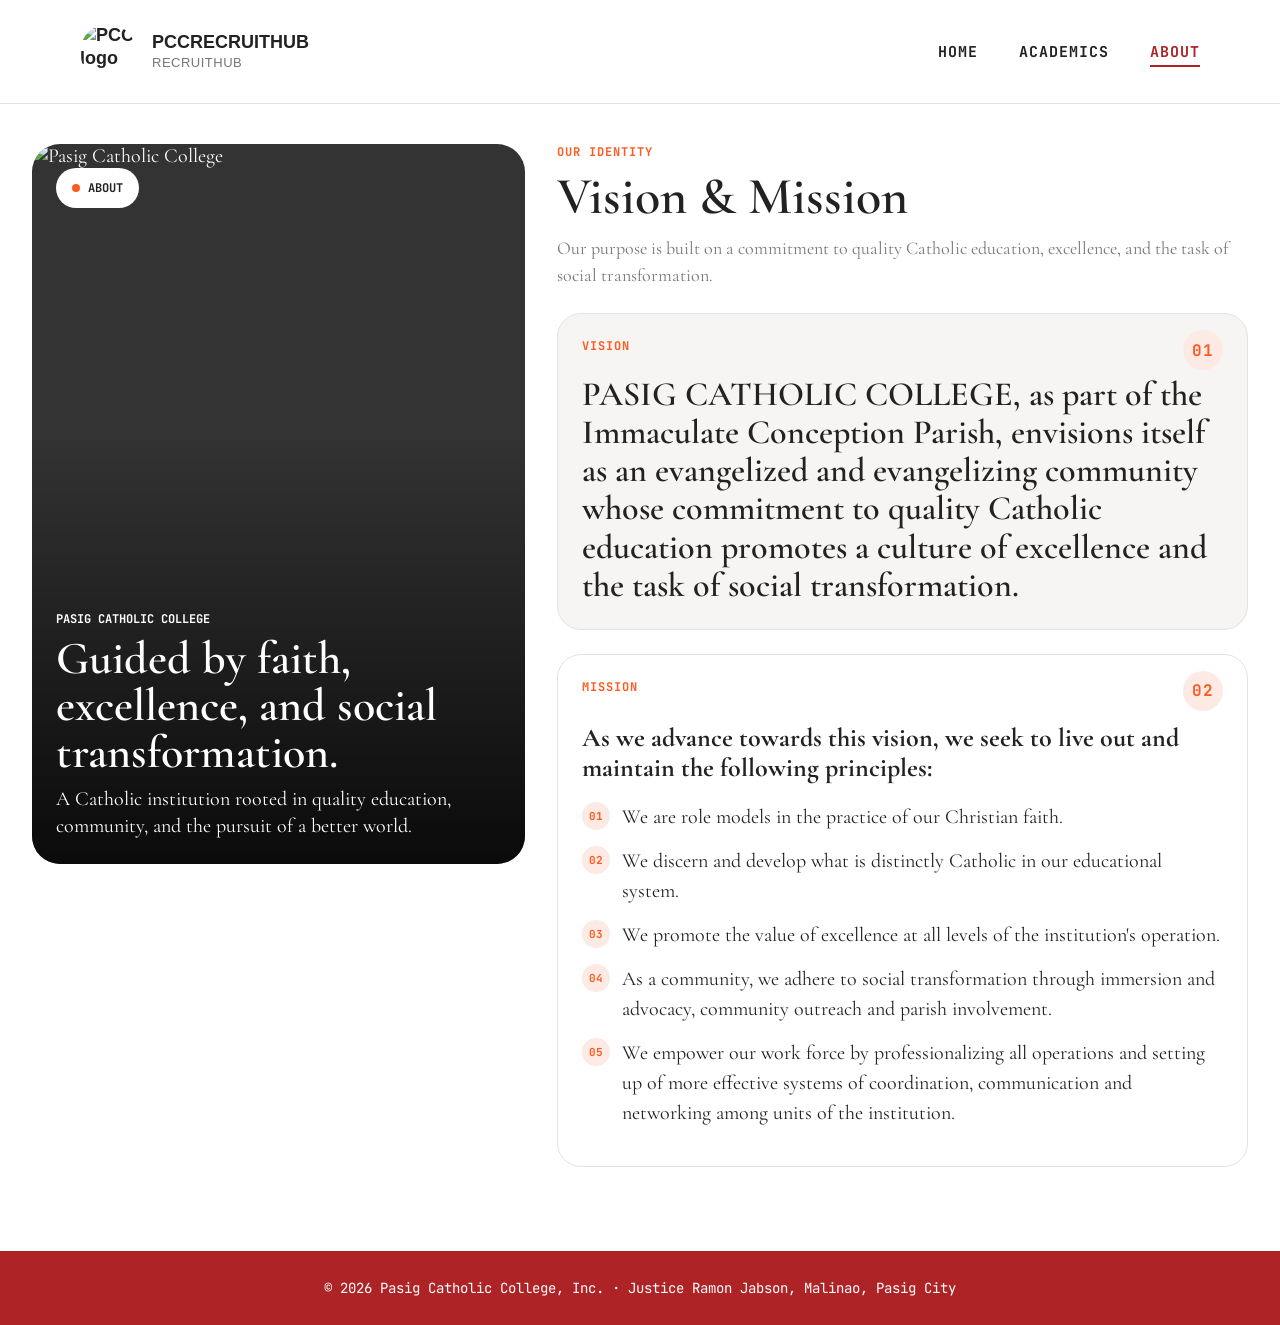
==== about.html @ ea6cbab3 "Add files via upload" ====
<!DOCTYPE html>
<html lang="en">
<head>
  <meta charset="UTF-8">
  <meta name="viewport" content="width=device-width, initial-scale=1">
  <title>About | PCC RecruitHub</title>
  <link rel="preconnect" href="https://fonts.googleapis.com">
  <link rel="preconnect" href="https://fonts.gstatic.com" crossorigin>
  <link href="https://fonts.googleapis.com/css2?family=Cormorant+Garamond:wght@400;500;600;700&family=JetBrains+Mono:wght@400;700&display=swap" rel="stylesheet">
  <link rel="stylesheet" href="style.css">
</head>
<body class="page-about">

  <!-- ===== NAVBAR (same on every page) ===== -->
  <header class="navbar">
    <a class="brand" href="index.html">
      <img class="logo" src="images/logo_again.png" alt="PCC logo">
      <span class="brand-name">PCC<br>RECRUITHUB</span>
    </a>
    <nav>
      <ul class="menu">
        <li class="has-submenu">
          <a href="index.html">Home <span class="arrow">▾</span></a>
          <ul class="submenu">
            <li><a href="index.html">Overview</a></li>
            <li><a href="openings.html">Job Openings</a></li>
          </ul>
        </li>
        <li class="has-submenu">
          <a href="academics.html">Academics <span class="arrow">▾</span></a>
          <ul class="submenu">
            <li><a href="academics.html">Academic Excellence</a></li>
          </ul>
        </li>
        <li class="has-submenu">
          <a class="current" href="about.html">About <span class="arrow">▾</span></a>
          <ul class="submenu">
            <li><a href="about.html">Vision &amp; Mission</a></li>
          </ul>
        </li>
      </ul>
    </nav>
  </header>

  <main>

    <section class="about">
      <figure class="about-photo">
        <!-- PUT YOUR SCHOOL PHOTO HERE (images/about-school.jpg) -->
        <img src="images/vis.png" alt="Pasig Catholic College">
        <span class="tag"><span class="dot"></span>About</span>
        <figcaption>
          <span class="small-mono">Pasig Catholic College</span>
          <span class="photo-title">Guided by faith, excellence, and social transformation.</span>
          <span class="photo-sub">A Catholic institution rooted in quality education, community, and the pursuit of a better world.</span>
        </figcaption>
      </figure>

      <section class="about-text">
        <p class="orange-label">Our Identity</p>
        <h2>Vision &amp; Mission</h2>
        <p class="muted">Our purpose is built on a commitment to quality Catholic education, excellence, and the task of social transformation.</p>

        <article class="box grey">
          <p class="orange-label">Vision <span class="num">01</span></p>
          <p class="big-quote">
            PASIG CATHOLIC COLLEGE, as part of the Immaculate Conception Parish,
            envisions itself as an evangelized and evangelizing community whose
            commitment to quality Catholic education promotes a culture of
            excellence and the task of social transformation.
          </p>
        </article>

        <article class="box">
          <p class="orange-label">Mission <span class="num">02</span></p>
          <p class="mission-title">As we advance towards this vision, we seek to live out and maintain the following principles:</p>
          <ol class="mission-list">
            <li>We are role models in the practice of our Christian faith.</li>
            <li>We discern and develop what is distinctly Catholic in our educational system.</li>
            <li>We promote the value of excellence at all levels of the institution's operation.</li>
            <li>As a community, we adhere to social transformation through immersion and advocacy, community outreach and parish involvement.</li>
            <li>We empower our work force by professionalizing all operations and setting up of more effective systems of coordination, communication and networking among units of the institution.</li>
          </ol>
        </article>
      </section>
    </section>
  </main>

  <footer class="footer">
    <p>© 2026 Pasig Catholic College, Inc. · Justice Ramon Jabson, Malinao, Pasig City</p>
  </footer>

  <script src="script.js"></script>
</body>
</html>
---- style.css ----
/* ===== BASIC SETUP ===== */
:root {
  --red: #ae2426;
  --dark-red: #7a1214;
  --cream: #f7f5f3;
  --ink: #222;
  --gray: #777;
  --orange: #ff5a1f;
  --pink: #fdeae4;
  --line: #e6e2de;
  --serif: "Cormorant Garamond", Georgia, serif;
  --mono: "JetBrains Mono", monospace;
}

* { box-sizing: border-box; margin: 0; padding: 0; }
html { scroll-behavior: smooth; scroll-padding-top: 90px; }

body { font-family: var(--serif); font-size: 20px; color: var(--ink); background: white; }
body.home { --serif: "Source Serif 4", Georgia, serif; }

a { color: inherit; text-decoration: none; }
ul, ol { list-style: none; }
h1, h2, h3 { font-family: var(--serif); }

/* ===== NAVBAR ===== */
.navbar {
  position: sticky; top: 0; z-index: 10;
  height: 88px; padding: 0 80px;
  background: var(--red); color: white;
  display: flex; align-items: center; justify-content: space-between;
  font-family: var(--mono);
}
.brand { display: flex; align-items: center; gap: 12px; font-weight: 700; font-size: 18px; letter-spacing: 1.5px; line-height: 1.55; }
.logo { width: 40px; height: 40px; border-radius: 50%; object-fit: cover; }

.menu { display: flex; gap: 52px; }
.menu > li { position: relative; }
.menu > li > a {
  display: flex; align-items: center; gap: 8px;
  font-weight: 700; font-size: 22px; letter-spacing: 2px; text-transform: uppercase;
  padding: 10px 0; border-radius: 30px;
}

/* bold chevron drawn with CSS (replaces the ▾ character) */
.arrow { font-size: 0; display: inline-block; width: 18px; height: 18px; background: currentColor;
  -webkit-mask: url("data:image/svg+xml,%3Csvg xmlns='http://www.w3.org/2000/svg' viewBox='0 0 24 24' fill='none' stroke='black' stroke-width='4.5' stroke-linecap='round' stroke-linejoin='round'%3E%3Cpath d='M4 8l8 8 8-8'/%3E%3C/svg%3E") center / contain no-repeat;
          mask: url("data:image/svg+xml,%3Csvg xmlns='http://www.w3.org/2000/svg' viewBox='0 0 24 24' fill='none' stroke='black' stroke-width='4.5' stroke-linecap='round' stroke-linejoin='round'%3E%3Cpath d='M4 8l8 8 8-8'/%3E%3C/svg%3E") center / contain no-repeat; }

.submenu {
  display: none; position: absolute; top: 100%; right: 0; min-width: 220px;
  background: white; color: var(--ink); border-radius: 12px;
  box-shadow: 0 8px 24px rgba(0,0,0,.2); overflow: hidden;
}
.has-submenu:hover .submenu, .has-submenu:focus-within .submenu { display: block; }
.submenu a { display: block; padding: 14px 20px; font-size: 16px; letter-spacing: 0; }
.submenu a:hover { background: var(--cream); color: var(--red); }

/* HEADER: same look on every page (as on the home page) */
.navbar { height: 104px; }
.brand { gap: 16px; font-family: Inter, Arial, sans-serif; font-size: 18px; letter-spacing: 0; line-height: 1.3; }
.brand-name { font-weight: 700; }
.logo { width: 56px; height: 56px; }
.brand-name br { display: none; }
.brand-name::after { content: "RECRUITHUB"; display: block; font-size: 13px; font-weight: 400; letter-spacing: .5px; opacity: .8; }
.menu { gap: 41px; }
.menu > li > a { font-size: 15px; letter-spacing: 1px; padding: 0; }
.arrow { display: none; }
.submenu { top: calc(100% + 12px); }
.menu > li > a.current { text-decoration: underline; text-underline-offset: 8px; text-decoration-thickness: 2px; }

/* HOME only: transparent bar floating over the photo */
body.home .navbar { position: absolute; left: 0; right: 0; top: 0; background: transparent; }
body.home .menu > li > a.current { text-decoration: none; }

/* INNER PAGES: light header, dark text, red accents */
body:not(.home) .navbar { background: rgba(255,255,255,.92); -webkit-backdrop-filter: blur(8px); backdrop-filter: blur(8px); color: var(--ink); border-bottom: 1px solid var(--line); }
body:not(.home) .brand-name::after { color: var(--gray); opacity: 1; }
body:not(.home) .menu > li > a:hover,
body:not(.home) .menu > li > a.current { color: var(--red); }
body:not(.home) .menu > li > a.current { text-decoration-color: var(--red); }
body:not(.home) .submenu { border: 1px solid var(--line); }

/* ===== BUTTONS ===== */
.apply-btn {
  display: block; background: var(--red); color: white; text-align: center;
  font-family: var(--mono); font-weight: 700; font-size: 20px; letter-spacing: 2px; text-transform: uppercase;
  padding: 20px; border-radius: 8px; margin-top: 28px;
}
.apply-btn:hover { background: var(--dark-red); }
.apply-btn.round {
  display: inline-flex; align-items: center; gap: 14px;
  border-radius: 40px; padding: 22px 34px; font-size: 22px; margin: 0;
  box-shadow: 0 8px 20px rgba(0,0,0,.35);
}
.apply-btn svg { width: 22px; height: 22px; }

/* ===== HERO ===== */
.hero { position: relative; overflow: hidden; padding: 177px 80px 60px; height: 720px; color: white; background: #2a3342; }
.hero-bg { position: absolute; inset: 0; width: 100%; height: 100%; object-fit: cover; }
.hero::before { content: ""; position: absolute; inset: 0; z-index: 1;
  background: linear-gradient(to bottom, rgba(10,18,30,.7), rgba(10,18,30,.35) 55%, rgba(10,18,30,.55)); }
.hero > *:not(.hero-bg) { position: relative; z-index: 2; }

.badge {
  display: inline-block; font-family: var(--mono); font-size: 13px; font-weight: 700; letter-spacing: 1px;
  text-transform: uppercase; border: 1px solid rgba(255,255,255,.5); background: rgba(255,255,255,.12);
  padding: 8px 16px; border-radius: 30px;
}
.hero h1 { font-family: var(--mono); font-size: 64px; line-height: 1.25; max-width: 700px; margin: 30px 0 32px; text-shadow: 0 2px 12px rgba(0,0,0,.35); }
.hero-text { max-width: 620px; line-height: 1.45; font-size: 22px; font-family: var(--serif); }
.hero .apply-btn { position: absolute !important; right: 80px; bottom: 80px; }

/* ===== PLATFORM + FEATURES ===== */
.platform { background: var(--cream); padding: 104px 80px 120px; }
.label { font-family: var(--mono); font-size: 14px; font-weight: 700; letter-spacing: 1px; color: var(--red); text-transform: uppercase; }
.platform h2 { font-size: 52px; font-weight: 700; line-height: 1.15; margin: 24px 0 18px; }
.lead { color: var(--gray); font-size: 24px; line-height: 1.35; max-width: 1280px; }
.features-label { margin-top: 80px; }

.cards { display: grid; grid-template-columns: repeat(3, 1fr); gap: 32px; margin-top: 40px; }
.card { background: white; border: 1px solid var(--line); border-radius: 20px; padding: 31px; }
.icon {
  display: flex; align-items: center; justify-content: center;
  width: 48px; height: 48px; background: var(--pink); border-radius: 12px; margin-bottom: 24px; color: var(--red);
}
.icon svg { width: 24px; height: 24px; }
.card h3 { font-size: 26px; font-weight: 600; margin-bottom: 8px; }
.card p { color: var(--gray); font-size: 18px; line-height: 1.35; }

/* ===== CAROUSEL ===== */
.carousel { padding: 60px 80px; }
.slide { display: none; grid-template-columns: 1.55fr 1fr; gap: 80px; align-items: center; }
.slide.active { display: grid; }

.poster { position: relative; height: 816px; border-radius: 24px; overflow: hidden; background: #eee; }
.poster img { width: 100%; height: 100%; object-fit: cover; display: block; }

.arrow-btn {
  position: absolute; top: 50%; transform: translateY(-50%);
  width: 64px; height: 64px; border-radius: 50%;
  border: 2px solid var(--red); background: var(--red); color: white;
  font-size: 0; cursor: pointer; z-index: 2;
  display: flex; align-items: center; justify-content: center;
}
.arrow-btn::after { content: ""; width: 36px; height: 36px; background: currentColor;
  -webkit-mask: var(--arrow) center / contain no-repeat; mask: var(--arrow) center / contain no-repeat; }
.prev { left: 24px; --arrow: url("data:image/svg+xml,%3Csvg xmlns='http://www.w3.org/2000/svg' viewBox='0 0 24 24' fill='none' stroke='black' stroke-width='1.6' stroke-linecap='round' stroke-linejoin='round'%3E%3Cpath d='M20 12H4M10 6l-6 6 6 6'/%3E%3C/svg%3E"); }
.next { right: 24px; --arrow: url("data:image/svg+xml,%3Csvg xmlns='http://www.w3.org/2000/svg' viewBox='0 0 24 24' fill='none' stroke='black' stroke-width='1.6' stroke-linecap='round' stroke-linejoin='round'%3E%3Cpath d='M4 12h16M14 6l6 6-6 6'/%3E%3C/svg%3E"); }
.arrow-btn:hover { background: white; color: var(--red); }

.info h2 { font-size: 52px; font-weight: 600; line-height: 1.25; margin-bottom: 36px; }
.info p { font-size: 20px; line-height: 1.6; margin-bottom: 32px; }
.info .contact { display: flex; align-items: center; gap: 16px; font-weight: 700; font-size: 18px; line-height: 1.3; margin: 8px 0 22px; }
.info .contact::before { content: ""; flex: none; width: 28px; height: 28px; background: currentColor;
  -webkit-mask: var(--ico) center / contain no-repeat; mask: var(--ico) center / contain no-repeat; }
.contact.mail { --ico: url("data:image/svg+xml,%3Csvg xmlns='http://www.w3.org/2000/svg' viewBox='0 0 24 24'%3E%3Cpath d='M3 8a3 3 0 013-3h7.1a4 4 0 107.9 1.1V16a3 3 0 01-3 3H6a3 3 0 01-3-3V8zm2.5 1l6.5 4.6L16.4 10.5a4 4 0 01-.9-1.5L12 11.5 7.1 8.2 5.5 9z'/%3E%3Ccircle cx='19' cy='5' r='3'/%3E%3C/svg%3E"); }
.contact.phone { --ico: url("data:image/svg+xml,%3Csvg xmlns='http://www.w3.org/2000/svg' viewBox='0 0 24 24' fill='none' stroke='black' stroke-width='1.6' stroke-linecap='round' stroke-linejoin='round'%3E%3Cpath d='M5 3h3.5l1.8 4.5-2.2 1.4a11 11 0 006.9 6.9l1.4-2.2L21 15.5V19a2 2 0 01-2 2A16 16 0 013 5a2 2 0 012-2z'/%3E%3C/svg%3E"); }

/* ===== ABOUT ===== */
.about { display: grid; grid-template-columns: 1fr 1.4fr; gap: 32px; align-items: start; padding: 40px 32px 60px; }
.about-photo { position: relative; height: 720px; border-radius: 28px; overflow: hidden; display: flex; align-items: flex-end; color: white; background: #333; }
.about-photo img { position: absolute; inset: 0; width: 100%; height: 100%; object-fit: cover; }
.about-photo::after { content: ""; position: absolute; inset: 0; background: linear-gradient(to top, rgba(0,0,0,.8), rgba(0,0,0,0) 60%); }
.about-photo .tag, .about-photo figcaption { z-index: 2; }
.tag {
  position: absolute; top: 24px; left: 24px; display: flex; align-items: center; gap: 8px;
  background: white; color: var(--ink); font-family: var(--mono); font-size: 12px; font-weight: 700;
  text-transform: uppercase; padding: 12px 16px; border-radius: 30px;
}
.tag .dot { width: 8px; height: 8px; border-radius: 50%; background: var(--orange); }
figcaption { position: relative; padding: 24px; }
.small-mono { display: block; font-family: var(--mono); font-size: 12px; font-weight: 700; text-transform: uppercase; margin-bottom: 8px; }
.photo-title { display: block; font-size: 46px; font-weight: 600; line-height: 1.02; margin-bottom: 10px; }
.photo-sub { display: block; font-size: 20px; line-height: 1.35; }

.orange-label { font-family: var(--mono); font-size: 12px; font-weight: 700; letter-spacing: 1px; color: var(--orange); text-transform: uppercase; }
.about-text h2 { font-size: 52px; font-weight: 600; line-height: 1.1; margin: 8px 0 10px; }
.muted { color: var(--gray); font-size: 18px; line-height: 1.5; margin-bottom: 24px; }

.box { border: 1px solid var(--line); border-radius: 24px; padding: 24px; margin-bottom: 24px; }
.box.grey { background: var(--cream); }
.num {
  float: right; display: flex; align-items: center; justify-content: center;
  width: 40px; height: 40px; margin: -8px 0 0; background: var(--pink); border-radius: 50%;
  font-size: 16px; letter-spacing: 1px;
}
.big-quote { font-size: 34px; font-weight: 600; line-height: 1.12; margin-top: 22px; }
.mission-title { font-size: 26px; font-weight: 700; line-height: 1.15; margin: 28px 0 20px; }

.mission-list { counter-reset: step; }
.mission-list li { counter-increment: step; position: relative; padding-left: 40px; margin-bottom: 14px; font-size: 20px; line-height: 1.5; }
.mission-list li::before {
  content: "0" counter(step); position: absolute; left: 0; top: 0;
  display: flex; align-items: center; justify-content: center; width: 28px; height: 28px;
  background: var(--pink); color: var(--orange); border-radius: 50%;
  font-family: var(--mono); font-size: 11px; font-weight: 700;
}

/* ===== FOOTER ===== */
.footer { background: var(--red); color: white; text-align: center; padding: 28px; font-family: var(--mono); font-size: 14px; }

/* ===== PHONES AND TABLETS ===== */
@media (max-width: 900px) {
  .navbar, .hero, .platform, .carousel, .about { padding-left: 24px; padding-right: 24px; }
  .navbar { height: auto; padding-top: 14px; padding-bottom: 14px; flex-direction: column; gap: 10px; }
  body.home .navbar { position: relative; background: var(--red); height: auto; }
  .menu, body.home .menu { gap: 16px; }
  .menu > li > a, body.home .menu > li > a { font-size: 14px; letter-spacing: 1px; padding: 8px; }
  .hero { height: auto; min-height: 560px; padding-top: 80px; }
  .hero h1 { font-size: 36px; }
  .hero .apply-btn { position: static !important; margin-top: 30px; }
  .cards, .slide.active, .about { grid-template-columns: 1fr; }
  .slide { gap: 30px; }
  .poster, .about-photo { height: 460px; }
  .info h2, .platform h2 { font-size: 36px; }
}

* {
      margin: 0;
      padding: 0;
      box-sizing: border-box;
    }
    body {
      min-height: 100vh;
      height: auto;
      overflow-y: auto;
      overflow-x: hidden;
    }
    .login-wrapper {
      display: flex;
      min-height: 100vh;
      width: 100%;
    }
    .main-screen {
      font-family: 'Segoe UI', sans-serif;
      min-height: 100vh;
      width: 100%;
      background-image: url('crown_jewel.jpg');
      background-blend-mode: overlay;
      background-color: rgba(23, 23, 23, 0.5);
      background-size: cover;
      background-position: center;
      background-repeat: no-repeat;
      background-attachment: fixed;
      display: flex;
      flex-direction: column;
      justify-content: space-between;
      position: relative;
    }

    /* Top Navigation Bar */
    .home-top-nav {
      display: flex;
      justify-content: space-between;
      align-items: center;
      padding: 1.5rem 2rem;
      position: relative;
      z-index: 2;
    }

    .home-logo-group {
      display: flex;
      align-items: center;
      gap: 0.75rem;
    }

    .home-logo-icon {
      width: 60px;
      height: 60px;
      border-radius: 50%;
      object-fit: cover;
    }

    .home-logo-text {
      color: white;
      font-weight: 700;
      font-size: 0.9rem;
      line-height: 1.1;
    }

    .home-nav-links {
      display: flex;
      gap: 2.5rem;
    }

    .home-nav-link {
      color: white;
      text-decoration: none;
      font-size: 1rem;
      font-weight: 600;
      text-transform: uppercase;
      letter-spacing: 0.5px;
    }

    .home-nav-link:hover {
      text-decoration: underline;
    }
    .home-hero-content {
      position: relative;
      z-index: 2;
      flex: 1; /* takes available space */
      display: flex;
      flex-direction: column;
      justify-content: flex-end; /* aligns content to bottom */
      padding: 2rem 0;
    }

    .home-main-heading {
      font-family: 'Times New Roman', Times, serif;
      padding: 0 2.5rem 2rem; /* bottom padding adds space before white section */
      z-index: 1;
      text-align: left;
      font-size: 3rem;
      font-weight: 800;
      line-height: 1.3;
      color: white;
      /* Remove position: absolute and top: 50% — that's what pushes it to the middle! */
      position: relative;
      margin-top: auto; /* pushes it down just above the white part */
      margin-bottom: 0;
    }
    .home-bottom-section {
      background: white;
      padding: 2rem 2.5rem;
      position: relative;
      z-index: 2;
    }
    .home-description {
      font-size: 1.2rem;
      line-height: 1.6;
      color: #333;
      margin-bottom: 1.25rem;
    }
    .home-buttons-row {
      display: flex;
      gap: 1rem;
      justify-content: flex-end;
    }
    .home-apply-btn {
      background: #900;
      color: white;
      border: none;
      padding: 0.75rem 1.5rem;
      border-radius: 4px;
      font-weight: 700;
      font-size: 0.95rem;
      cursor: pointer;
      transition: background 0.2s;
    }
    .home-apply-btn:hover {
      background: #b00;
    }
    .left-bg {
      display: flex;
      width: 25%;
      background-image: url('entrance_pcc_copy.jpg');
      background-blend-mode: overlay;
      background-color: rgba(23, 23, 23, 0.5);
      background-size: cover;
      background-position: center;
      background-repeat: no-repeat;
      min-height: 100vh;
    }
    .right-overlay {
      display: flex;
      width: 75%;
      background-image: url('background_copy.jpg');
      background-size: cover;
      background-position: center;
      background-repeat: no-repeat;
      flex-direction: column;
      align-items: center;
      justify-content: center;
      padding: 2rem;
      min-height: 100vh;
    }
    .logo-img {
      width: 150px;
      height: 150px;
      border-radius: 50%;
      object-fit: cover;
      margin-bottom: 1rem;
    }
    .system-title {
      font-family: Arial, Helvetica, sans-serif;
      font-size: 1.8rem;
      font-weight: bold;
      margin-bottom: 2rem;
      color: #1a1a1a;
      letter-spacing: 1px;
    }
    .selection-screen {
      display: flex;
      flex-direction: column;
      align-items: center;
      width: 100%;
      animation: fadeIn 0.3s ease;
    }
    .button-box {
      background: #900;
      padding: 2rem;
      border-radius: 12px;
      display: flex;
      flex-direction: column;
      gap: 1.25rem;
      width: 100%;
      max-width: 320px;
    }
    .main-btn {
      padding: 1rem;
      border: none;
      border-radius: 6px;
      background: #e8e8e8;
      font-weight: 600;
      font-size: 1rem;
      cursor: pointer;
      transition: background 0.2s;
    }
    .main-btn:hover {
      background: #fff;
    }
    .admin-form-screen, .applicant-form-screen {
      font-family: Arial, Helvetica, sans-serif;
      display: none;
      flex-direction: column;
      align-items: center;
      width: 100%;
      max-width: 380px;
      animation: fadeIn 0.3s ease;
    }
    @keyframes fadeIn {
      from { opacity: 0; transform: translateY(8px); }
      to { opacity: 1; transform: translateY(0); }
    }
    .form-card {
      background: #922222;
      padding: 1.75rem;
      border-radius: 12px;
      color: white;
      width: 100%;
    }
    .form-title {
      font-family: Arial, Helvetica, sans-serif;
      font-size: 1rem;
      font-weight: normal;
      text-align: center;
      margin-bottom: 1.75rem;
      opacity: 0.9;
    }
    .form-label {
      display: block;
      margin: 1rem 0 0.4rem;
      font-size: 0.9rem;
    }
    .form-input {
      width: 100%;
      padding: 0.65rem 0.85rem;
      border: none;
      border-radius: 4px;
      font-size: 0.95rem;
    }
    .forgot-link {
      margin-top: 0.5rem;
      font-size: 0.8rem;
      text-align: right;
    }
    .forgot-link a {
      color: white;
      text-decoration: underline;
    }
    .button-row {
      display: flex;
      justify-content: flex-end;
      gap: 0.75rem;
      margin-top: 1.25rem;
    }
    .form-btn {
      padding: 0.5rem 1.25rem;
      border: none;
      border-radius: 4px;
      font-weight: 500;
      cursor: pointer;
    }
    .cancel-btn {
      background: #ddd;
      color: #333;
    }
    .login-btn {
      background: #eee;
      color: #111;
    }
    .signup-text {
      margin-top: 1.5rem;
      text-align: center;
      font-size: 0.75rem;
    }
    .signup-text a {
      color: white;
      font-weight: 600;
      text-decoration: underline;
    }
    .forgot-pass-screen {
      display: none;
      flex-direction: column;
      align-items: center;
      width: 100%;
      max-width: 380px;
      animation: fadeIn 0.3s ease;
    }
    .button-row-2 {
      display: flex;
      justify-content: center;
      gap: 1rem;
      margin-top: 1.25rem;
      width: 100%;
    }
    .back-btn {
      padding: 0.6rem 1.5rem;
      border: none;
      border-radius: 4px;
      background: #ddd;
      color: #333;
      font-weight: 500;
      cursor: pointer;
    }
    .reset-btn {
      padding: 0.6rem 1.5rem;
      border: none;
      border-radius: 4px;
      background: #eee;
      color: #111;
      font-weight: 500;
      cursor: pointer;
    }
    .change-pass-screen {
      display: none;
      flex-direction: column;
      align-items: center;
      width: 100%;
      max-width: 380px;
      animation: fadeIn 0.5s ease;
    }
    .applicant-page-container {
      display: none;
      min-height: 100vh;
      width: 100%;
      position: absolute;
      top: 0;
      left: 0;
      z-index: 10;
      overflow-y: auto;
    }
    .admin-page-container {
      display: none;
      min-height: 100vh;
      width: 100%;
      position: absolute;
      top: 0;
      left: 0;
      z-index: 10;
      overflow-y: auto;
    }
    .sidebar {
      width: 260px;
      background:linear-gradient(to bottom, #D13737 2%, #9D0606 98%);
      font-family: Arial, Helvetica, sans-serif;
      color: white;
      display: flex;
      flex-direction: column;
      padding: 1.5rem 0;
      position: fixed;
      left: 0;
      top: 0;
      bottom: 0;
      overflow-y: auto;
    }
    .sidebar-header {
      display: flex;
      align-items: center;
      gap: 0.75rem;
      padding: 0 1rem 2rem;
      background: #D63131;
    }
    .logo-icon {
      width: 80px;
      height: 80px;
      border-radius: 25%;
      flex-shrink: 0;
    }
    .sidebar-header small {
      opacity: 1.0;
      font-size: 0.75rem;
    }
    .sidebar-nav {
      display: flex;
      flex-direction: column;
    }
    .nav-item {
      color: white;
      text-decoration: none;
      padding: 0.85rem 1.5rem;
      font-family: Arial, Helvetica, sans-serif;
      font-size: 0.9rem;
      display: flex;
      align-items: center;
      gap: 0.5rem;
      transition: background 0.2s;
    }
    .nav-item.active {
      background: #700;
    }
    .nav-item:hover {
      background: rgba(255,255,255,0.1);
    }
    .main-area {
      flex: 1;
      display: flex;
      flex-direction: column;
      min-height: 100vh;
      margin-left: 260px;
      height: auto;
      overflow-y: visible;
    }
    .top-bar {
      width: 100%;
      height: 135px;
      background-image: url('crown_jewel_copy.jpg');
      background-size: cover;
      background-position: center;
      background-repeat: no-repeat;
      position: relative;
      display: flex;
      justify-content: space-between;
      align-items: center;
      padding: 0 2rem;
      box-sizing: border-box;
    }
    .top-bar::before {
      content: '';
      position: absolute;
      inset: 0;
      background: rgba(0, 0, 0, 0.5);
      z-index: 1;
    }
    .top-left, .top-right {
      position: relative;
      z-index: 2;
    }
    .top-left a {
      font-family: Arial, Helvetica, sans-serif;
      color: white;
      text-decoration: none;
    }
    .top-left-icon {
        width: 25px;
        height: 25px;
        object-fit: contain;
        flex-shrink: 0;
    }
    .top-right {
      display: flex;
      align-items: center;
      gap: 1rem;
      flex-wrap: nowrap;
      margin-left: 1rem;
    }
    .profile-pic {
      width: 100px;
      height: 100px;
      border-radius: 50%;
      object-fit: cover;
    }
    .top-right h1 {
      font-family: Arial, Helvetica, sans-serif;
      margin: 0;
      white-space: nowrap;
      color: white;
    }
    .logout-btn {
      background: transparent;
      color: white;
      border: none;
      padding: 0.5rem 1rem;
      cursor: pointer;
      border-radius: 4px;
      display: flex;
      align-items: center;
      gap: 0.3rem;
      flex-shrink: 0;
    }
    .logout-btn:hover {
      background: rgba(255, 255, 255, 0.15);
    }
    .content-gradient {
      flex: 1;
      background-image: url('background_copy.jpg');
      background-size: cover;
      background-position: center;
      background-repeat: no-repeat;
      display: flex;
      min-height: calc(100vh - 135px);
    }
    .tab-content {
      font-family: Arial, Helvetica, sans-serif;
      padding: 2rem;
      color: #333;
      animation: fadeIn 0.3s ease;
    }
    .tab-content h2 {
      font-family: Arial, Helvetica, sans-serif;
      font-size: 32px;
      margin-bottom: 1.5rem;
      color: white;
    }
    .nav-icon {
        width: 25px;
        height: 25px;
        object-fit: contain;
        flex-shrink: 0;
    }
    .content-grid {
      display: flex;
      gap: 2rem;
      margin-bottom: 2rem;
      flex-wrap: wrap;
    }
    .stats-row {
      display: flex;
      gap: 2rem;
      margin-bottom: 2rem;
      flex-wrap: wrap;
      padding-bottom: 10px;
    }

    .stat-card {
      background: linear-gradient(135deg, #b81e32 0%, #900 100%);
      padding: 1.75rem 1.5rem;
      border-radius: 12px;
      min-width: 370px;
      flex: 1;
      position: relative;
      margin-bottom: 15px;
      color: white;
    }

    .stat-card::before {
      content: '';
      position: absolute;
      bottom: -15px;
      left: 15px;
      right: 15px;
      height: 50px;
      background: #ffffff;
      border-radius: 0 0 12px 12px;
      z-index: -1;
      box-shadow: 0 4px 8px rgba(0, 0, 0, 0.08);
    }

    .stat-card h3, .big-number, .card-footer {
      position: relative;
      z-index: 2;
    }

    .stat-card h3 {
      text-align: center;
    }

    .big-number {
      font-size: 5rem;
      font-weight: bold;
      color: #ffffff;
      margin: 0.5rem 0 1rem;
      line-height: 1;
    }

    .card-footer {
      display: flex;
      justify-content: space-between;
      align-items: center;
    }

    .trend {
      font-size: 0.85rem;
      opacity: 0.85;
      color: #ffffff;
    }

    .dashboard-content-wrapper {
      display: grid;
      grid-template-columns: 2fr 1fr;
      gap: 1rem;
      align-items: start;
      margin-top: 1.5rem;
    }
    .left-tables-column {
      display: flex;
      flex-direction: column;
      gap: 1.5rem;
    }
    .right-sidebar-column {
      display: flex;
      flex-direction: column;
      gap: 1rem 0.5rem;
      color: white;
      font-size: 1.3rem;
    }
    .table-wrapper {
      background: white;
      border-radius: 8px;
      overflow: hidden;
    }

    .table-top-header {
      background: #D5D3D3;
      padding: 0.85rem;
      font-size: 1rem;
      text-align: center;
    }

    .data-table {
      width: 100%;
      border-collapse: collapse;
    }

    .data-table th,
    .data-table td {
      padding: 0.9rem 1rem;
      text-align: left;
      border-bottom: 1px solid #eee;
    }

    .data-table th {
      text-transform: uppercase;
      font-size: 0.85rem;
      font-weight: 700;
    }

    .data-table tfoot td {
      border-bottom: none;
      padding: 0.75rem 1rem;
    }

    .btn-view-more {
      background: #e9ecef;
      border: none;
      padding: 0.5rem 1rem;
      border-radius: 4px;
      font-weight: 600;
      cursor: pointer;
    }
    .filter-bar {
      background: #f5f5f5;
      padding: 1rem;
      display: flex;
      gap: 2rem;
      align-items: flex-end;
      flex-wrap: wrap;
    }

    .filter-group {
      display: flex;
      flex-direction: column;
      gap: 0.5rem;
    }

    .filter-group label {
      font-size: 0.85rem;
      font-weight: 700;
      color: #333;
      text-transform: uppercase;
      min-width: 80px;
    }

    .search-input {
      padding: 0.5rem 0.75rem;
      border: 1px solid #ccc;
      border-radius: 4px;
      width: 220px;
    }

    .status-select {
      padding: 0.5rem 0.75rem;
      border: 1px solid #ccc;
      border-radius: 4px;
      min-width: 140px;
      flex-direction: row;
    }
    .status-badge {
      display: inline-block;
      padding: 0.4rem 0.9rem;
      background: #ffd900;
      color: #000;
      border-radius: 5px;
      font-size: 0.8rem;
      font-weight: 500;
    }
    .btn-edit {
      background: #F4DB21;
      border: none;
      padding: 0.4rem 0.8rem;
      border-radius: 5px;
      font-weight: 700;
      cursor: pointer;
      margin-right: 0.4rem;
    }

    .btn-archive {
      background: #63CE76;
      color: black;
      border: none;
      padding: 0.4rem 0.8rem;
      border-radius: 4px;
      font-weight: 700;
      cursor: pointer;
    }

    .btn-details {
      background: #63CE76;
      color: black;
      border: none;
      padding: 0.4rem 0.8rem;
      border-radius: 6px;
      cursor: pointer;
      font-weight: 500;
    }
    .calendar-section {
      background: #AE2727;
      border-radius: 8px;
      padding: 1rem;
    }
    .calendar-header {
      color: white;
      text-align: center;
      padding-bottom: 0.5rem;
      font-weight: 600;
    }
    .calendar-days-header {
      display: grid;
      grid-template-columns: repeat(7, 1fr);
      gap: 6px;
    }
    .calendar-days-header span {
      font-size: 0.6rem;
      color: white;
      padding: 0.3rem;
      text-align: center;
      opacity: 0.85;
    }
    .calendar-dates {
      display: grid;
      grid-template-columns: repeat(7, 1fr);
      gap: 6px;
    }
    .calendar-date, .calendar-dates span {
      background: white;
      color: black;
      border-radius: 5px;
      text-align: center;
      padding: 0.75rem 0.25rem;
      font-size: 0.9rem;
      cursor: pointer;
    }
    .interviews {
      background: white;
      border-radius: 10px;
      color: black;
    }
    .interview-item {
      display: flex;
      align-items: center;
      gap: 0.5rem;
    }
    .interview-date {
      background: #AE2727;
      color: white;
      width: 70px;
      text-align: center;
      border-radius: 10px;
      padding: 0.5rem;
      font-weight: 700;
      flex-shrink: 0;
    }
    .interview-text h4 {
      margin: 0 0 0.25rem 0;
      font-size: 0.9rem;
      font-weight: 700;
      color: black;
    }

    .interview-text p {
      margin: 0;
      font-size: 0.95rem;
      color: #333;
    }
    .pos-grid-layout {
      display: grid;
      grid-template-columns: 2fr 1fr;
      gap: 1.5rem;
      align-items: start;
    }

    .pos-left-col {
      display: flex;
      flex-direction: column;
      gap: 1.5rem;
    }

    .pos-right-col {
      position: sticky;
      top: 1rem;
    }
    .table-wrapper {
      background: #fff;
      border-radius: 6px;
      overflow: hidden;
      box-shadow: 0 1px 4px rgba(0,0,0,0.1);
    }

    .table-top-header {
      background: #D5D3D3;
      padding: 0.8rem 1rem;
      font-weight: 700;
      text-transform: uppercase;
      text-align: center;
    }

    .pos-table {
      width: 100%;
      border-collapse: collapse;
    }

    .pos-table th,
    .pos-table td {
      padding: 0.8rem 1rem;
      text-align: left;
      border-bottom: 1px solid #eee;
      font-size: 0.9rem;
    }

    .pos-table th {
      text-transform: uppercase;
      font-size: 0.8rem;
      font-weight: 700;
    }

    .btn-add-pos {
      background: #e9ecef;
      border: none;
      padding: 0.6rem 1rem;
      margin: 0.8rem 1rem;
      border-radius: 4px;
      cursor: pointer;
      font-weight: 600;
    }
    .btn-status-active {
      background: #28c746;
      color: white;
      border: none;
      padding: 0.35rem 0.8rem;
      border-radius: 4px;
      font-weight: 700;
    }

    .btn-edit {
      background: #ffd900;
      color: #000;
      border: none;
      padding: 0.35rem 0.8rem;
      border-radius: 4px;
      font-weight: 700;
      cursor: pointer;
      margin-right: 0.3rem;
    }

    .btn-delete {
      background: #f44336;
      color: white;
      border: none;
      padding: 0.35rem 0.8rem;
      border-radius: 4px;
      font-weight: 700;
      cursor: pointer;
      margin-right: 0.3rem;
    }

    .btn-archive {
      background: #64b5f6;
      color: #000;
      border: none;
      padding: 0.35rem 0.8rem;
      border-radius: 4px;
      font-weight: 700;
      cursor: pointer;
    }
    .history-search-bar {
      padding: 1rem;
      background: #f8f8f8;
    }

    .history-search-input {
      width: 100%;
      padding: 0.6rem;
      border: 1px solid #ddd;
      border-radius: 4px;
    }

    .history-tabs {
      display: flex;
      border-bottom: 1px solid #ddd;
    }

    .hist-tab {
      padding: 0.7rem 1.2rem;
      background: transparent;
      border: none;
      cursor: pointer;
      font-weight: 600;
    }

    .hist-tab.active {
      border-bottom: 2px solid #b81e32;
      color: #b81e32;
    }

    .history-content {
      padding: 1rem;
    }

    .history-table td {
      padding: 0.6rem 0;
      border-bottom: 1px solid #eee;
    }

    .btn-unarchive {
      background: #ff9800;
      color: white;
      border: none;
      padding: 0.4rem 0.8rem;
      border-radius: 4px;
      margin-left: 0.5rem;
      cursor: pointer;
    }

    .btn-restore {
      background: #4caf50;
      color: white;
      border: none;
      padding: 0.4rem 0.8rem;
      border-radius: 4px;
      cursor: pointer;
    }

    .history-log-title {
      margin: 1.5rem 0 0.5rem;
      font-size: 0.9rem;
      text-transform: uppercase;
      color: #555;
    }

    .log-table {
      width: 100%;
      border-collapse: collapse;
      margin-top: 0.5rem;
    }

    .log-table th,
    .log-table td {
      padding: 0.6rem;
      border-bottom: 1px solid #eee;
      font-size: 0.85rem;
    }
    .form-card {
      background: #AE2727;
      border-radius: 8px;
      padding: 1.5rem;
    }

    .form-card-title {
      color: white;
      margin-top: 0;
      font-size: 1.1rem;
      text-transform: uppercase;
    }

    .form-card label {
      display: block;
      margin: 1rem 0 0.3rem;
      font-weight: 600;
      font-size: 0.9rem;
    }

    .form-card input,
    .form-card textarea {
      width: 100%;
      padding: 0.7rem;
      border: none;
      border-radius: 4px;
      background: white;
      box-sizing: border-box;
    }

    .sub-heading {
      margin: 0.5rem;
      font-size: 0.9rem;
      color: white;
    }
    .form-buttons {
      display: flex;
      gap: 0.75rem;
      margin-top: 1.5rem;
    }

    .btn-save-changes {
      background: white;
      color: black;
      border: none;
      padding: 0.8rem 1.2rem;
      border-radius: 4px;
      cursor: pointer;
      font-weight: 600;
      flex: 1;
    }

    .btn-clear-form {
      background: white;
      color: black;
      border: none;
      padding: 0.8rem 1.2rem;
      border-radius: 4px;
      cursor: pointer;
      font-weight: 600;
      flex: 1;
    }
    .modal-overlay {
      display: none;
      position: fixed;
      top: 0;
      left: 0;
      width: 100%;
      height: 100%;
      background: rgba(0,0,0,0.5);
      justify-content: center;
      align-items: center;
      z-index: 1000;
    }

    .modal-box {
      background: white;
      padding: 2rem;
      border-radius: 12px;
      width: 90%;
      max-width: 450px;
    }

    .modal-box h3 {
      margin-top: 0;
      color: #b81e32;
      text-align: center;
    }

    .modal-box input,
    .modal-box textarea {
      width: 100%;
      padding: 0.7rem;
      margin: 0.4rem 0 1rem;
      border: 1px solid #ddd;
      border-radius: 6px;
      box-sizing: border-box;
    }

    .modal-buttons {
      display: flex;
      gap: 0.75rem;
      justify-content: flex-end;
    }

    .btn-cancel {
      background: #e9ecef;
      padding: 0.7rem 1.5rem;
      border: none;
      border-radius: 6px;
      cursor: pointer;
      font-weight: 600;
    }

    .btn-save {
      background: #b81e32;
      color: white;
      padding: 0.7rem 1.5rem;
      border: none;
      border-radius: 6px;
      cursor: pointer;
      font-weight: 600;
    }
    .applicant-grid-layout {
      display: grid;
      grid-template-columns: 2fr 1fr;
      gap: 1.5rem;
      align-items: start;
    }
    .applicant-table-wrapper {
      background: #fff;
      border-radius: 6px;
      overflow: hidden;
      box-shadow: 0 1px 4px rgba(0,0,0,0.1);
    }
    .applicant-search-bar {
      padding: 1rem;
      background: #f8f8f8;
    }
    .applicant-search-input {
      width: 100%;
      padding: 0.6rem;
      border: 1px solid #ddd;
      border-radius: 4px;
    }
    .applicant-table {
      width: 100%;
      border-collapse: collapse;
    }
    .applicant-table th,
    .applicant-table td {
      padding: 0.7rem 0.9rem;
      text-align: left;
      border-bottom: 1px solid #eee;
      font-size: 0.85rem;
    }
    .applicant-table th {
      background: #f0f0f0;
      font-weight: 700;
      text-transform: uppercase;
      font-size: 0.8rem;
    }
    .btn-edit-yellow {
      background: #ffd900;
      border: none;
      padding: 0.4rem 0.8rem;
      border-radius: 4px;
      cursor: pointer;
      font-weight: 600;
    }
    .btn-details-green {
      background: #4caf50;
      color: white;
      border: none;
      padding: 0.4rem 0.8rem;
      border-radius: 4px;
      cursor: pointer;
      font-weight: 600;
    }
    /* ===== RIGHT PROFILE CARD ===== */
    .applicant-profile-card {
      background: #fff;
      border-radius: 8px;
      padding: 1.5rem;
      box-shadow: 0 2px 8px rgba(0,0,0,0.1);
    }
    .profile-avatar {
      width: 80px;
      height: 80px;
      border-radius: 50%;
      background: #ddd;
      margin-bottom: 1rem;
    }
    .profile-name {
      font-size: 1.1rem;
      font-weight: 700;
      margin: 0;
    }
    .profile-id {
      color: #666;
      font-size: 0.9rem;
      margin: 0.3rem 0 1.5rem;
    }
    .status-section h4 {
      margin: 1rem 0 0.5rem;
      font-size: 0.9rem;
      text-transform: uppercase;
      color: #555;
    }
    .status-bar-pending {
      background: #ccc;
      padding: 0.6rem;
      border-radius: 4px;
      text-align: center;
      font-weight: 600;
      margin-bottom: 0.5rem;
    }
    .applicant-home-grid {
      display: grid;
      grid-template-columns: repeat(2, 1fr);
      gap: 1.5rem;
      width: 100%;
      min-height: calc(100vh - 4rem);
      padding: 1rem;
      box-sizing: border-box;
    }

    .app-stat-card {
      display: flex;
      align-items: stretch;
      border-radius: 10px;
      overflow: hidden;
      box-shadow: 0 3px 8px rgba(0,0,0,0.15);
      min-height: 250px;
      width: 100%;
    }
    .app-stat-icon {
      width: 180px;
      background: #b81e32;
      display: flex;
      align-items: center;
      justify-content: center;
      padding: 1rem;
      flex-shrink: 0;
    }

    .app-stat-icon img {
      width: 140px;
      height: 160px;
      object-fit: contain;
      display: block;
    }
    .app-stat-content {
      flex: 1;
      padding: 2rem;
      display: flex;
      flex-direction: column;
      justify-content: center;
      background: #ffffff;
      color: #b81e32;
      border-left: 2px solid #eee; /* Separator line */
    }

    .app-stat-number {
      font-size: 8rem;
      font-weight: 700;
      line-height: 1;
    }

    .app-stat-label {
      font-size: 2rem;
      font-weight: 700;
      margin-top: 5rem;
      line-height: 1.4;
    }

    .welcome-heading {
      font-size: 1.8rem;
      font-weight: 700;
      color: white;
      margin: 1rem 0 0 1rem;
    }

    #applicant-tab-home {
      width: 100%;
      min-height: 100%;
      box-sizing: border-box;
    }
        /* ===== IMPROVED LAYOUT — ADD THIS AT THE END ===== */
    .pos-grid-layout {
      display: grid;
      grid-template-columns: 1.2fr 0.8fr;
      gap: 1.5rem;
      align-items: start;
      width: 100%;
    }
    .pos-left-col {
      display: flex;
      flex-direction: column;
      gap: 1.5rem;
      width: 100%;
    }
    .pos-right-col {
      position: sticky;
      top: 1rem;
      width: 100%;
    }
    .form-card {
      background: #AE2727;
      border-radius: 8px;
      padding: 1.5rem;
      width: 100%;
      box-sizing: border-box;
    }
    .tab-content {
      width: 100%;
      box-sizing: border-box;
      padding: 2rem;
    }
    .pos-table {
      width: 100%;
      border-collapse: collapse;
    }
    .table-wrapper {
      width: 100%;
      box-sizing: border-box;
    }
        /* ===== APPLICANTS TAB — EXACT DESIGN ===== */
    #admin-tab-applicants {
      color: white;
    }
    #admin-tab-applicants h2 {
      display: none; /* Hide default heading — design has top bar instead */
    }
    .applicant-page-header {
      display: flex;
      justify-content: space-between;
      align-items: center;
      margin-bottom: 1rem;
    }
    .applicant-page-title {
      font-size: 1.5rem;
      font-weight: 700;
      color: white;
    }
    .applicant-search-box {
      width: 100%;
      padding: 0.75rem 1rem;
      border: none;
      border-radius: 6px;
      background: #f0f0f0;
      font-size: 1rem;
      margin-bottom: 1rem;
    }
    .applicant-full-table-wrapper {
      background: #fff;
      border-radius: 8px;
      overflow: hidden;
      margin-bottom: 1rem;
    }
    .applicant-full-table {
      width: 100%;
      border-collapse: collapse;
    }
    .applicant-full-table th {
      background: #f0f0f0;
      padding: 0.9rem 1rem;
      text-align: left;
      font-weight: 700;
      text-transform: uppercase;
      font-size: 0.85rem;
      color: #333;
      border-bottom: 2px solid #ddd;
    }
    .applicant-full-table td {
      padding: 0.8rem 1rem;
      border-bottom: 1px solid #eee;
      font-size: 0.9rem;
      color: #333;
    }
    .applicant-full-table tr:hover {
      background: #f9f9f9;
    }
    .btn-edit-yellow {
      background: #ffd900;
      border: none;
      padding: 0.5rem 1rem;
      border-radius: 4px;
      font-weight: 700;
      cursor: pointer;
      margin-right: 0.5rem;
    }
    .btn-details-green {
      background: #4caf50;
      color: white;
      border: none;
      padding: 0.5rem 1rem;
      border-radius: 4px;
      font-weight: 700;
      cursor: pointer;
    }
    .applicant-profile-card {
      background: #b81e32;
      border-radius: 8px;
      padding: 1.5rem;
      color: white;
    }
    .profile-top-row {
      display: flex;
      align-items: center;
      gap: 1rem;
      margin-bottom: 1rem;
    }
    .profile-avatar {
      width: 80px;
      height: 80px;
      border-radius: 50%;
      object-fit: cover;
      background: #ddd;
    }
    .profile-info h3 {
      font-size: 1.2rem;
      font-weight: 700;
      margin: 0;
    }
    .profile-id {
      font-size: 0.9rem;
      opacity: 0.9;
      margin: 0.25rem 0 0 0;
    }
    .status-section h4 {
      font-size: 0.85rem;
      text-transform: uppercase;
      margin: 1.2rem 0 0.5rem;
      opacity: 0.85;
    }
    .status-bar-pending {
      background: #ccc;
      padding: 0.7rem;
      border-radius: 4px;
      text-align: center;
      font-weight: 600;
      color: #333;
      margin-bottom: 0.5rem;
    }
    /* Apply Date stretches to fill space */
    .date-col {
      width: 22%;
    }
    /* CURRENT STATUS column — header centered, buttons align under it */
    .status-header {
      text-align: center;
    }
    .status-buttons-col {
      text-align: center;
      white-space: nowrap;
    }
    /* Buttons styling */
    .btn-edit-yellow,
    .btn-details-green {
      display: inline-block;
      vertical-align: middle;
      border: none;
      border-radius: 4px;
      font-weight: 700;
      cursor: pointer;
      padding: 0.5rem 1rem;
    }
    .btn-edit-yellow {
      background: #ffd900;
      color: #000;
      margin-right: 0.5rem;
    }
    .btn-details-green {
      background: #4caf50;
      color: #fff;
    }
    #applicant-tab-vacancies {
      padding: 2rem;
      color: #333;
    }
    #applicant-tab-vacancies h2 {
      display: none;
    }
    .vacancies-page-title {
      font-size: 1.8rem;
      font-weight: 700;
      color: white;
      margin-bottom: 1.5rem;
    }
    .vacancies-grid {
      display: grid;
      grid-template-columns: repeat(3, 1fr);
      gap: 1rem;
    }
    .job-card {
      background: white;
      border-radius: 8px;
      padding: 1.25rem;
      box-shadow: 0 2px 4px rgba(0,0,0,0.08);
    }
    .job-title {
      font-size: 1.1rem;
      font-weight: 700;
      margin: 0 0 0.3rem 0;
      color: #1a1a1a;
    }
    .job-dept {
      font-size: 0.9rem;
      color: #666;
      margin-bottom: 0.8rem;
    }
    .job-status-row {
      display: flex;
      align-items: center;
      gap: 0.5rem;
      margin-bottom: 1rem;
    }
    .status-label {
      font-size: 0.85rem;
      color: #555;
    }
    .status-badge-active {
      background: #4caf50;
      color: white;
      font-size: 0.75rem;
      font-weight: 700;
      padding: 0.2rem 0.6rem;
      border-radius: 12px;
    }
    .status-badge-closed {
      background: #f44336;
      color: white;
      font-size: 0.75rem;
      font-weight: 700;
      padding: 0.2rem 0.6rem;
      border-radius: 12px;
    }
    .job-buttons {
      display: flex;
      gap: 0.5rem;
    }
    .btn-apply {
      background: #900;
      color: white;
      border: none;
      padding: 0.5rem 1rem;
      border-radius: 4px;
      font-weight: 600;
      cursor: pointer;
      flex: 1;
    }
    .btn-save {
      background: #e0e0e0;
      color: #333;
      border: none;
      padding: 0.5rem 1rem;
      border-radius: 4px;
      font-weight: 600;
      cursor: pointer;
      flex: 1;
    }
    .btn-apply.applied {
      background: #ccc;
      cursor: not-allowed;
    }
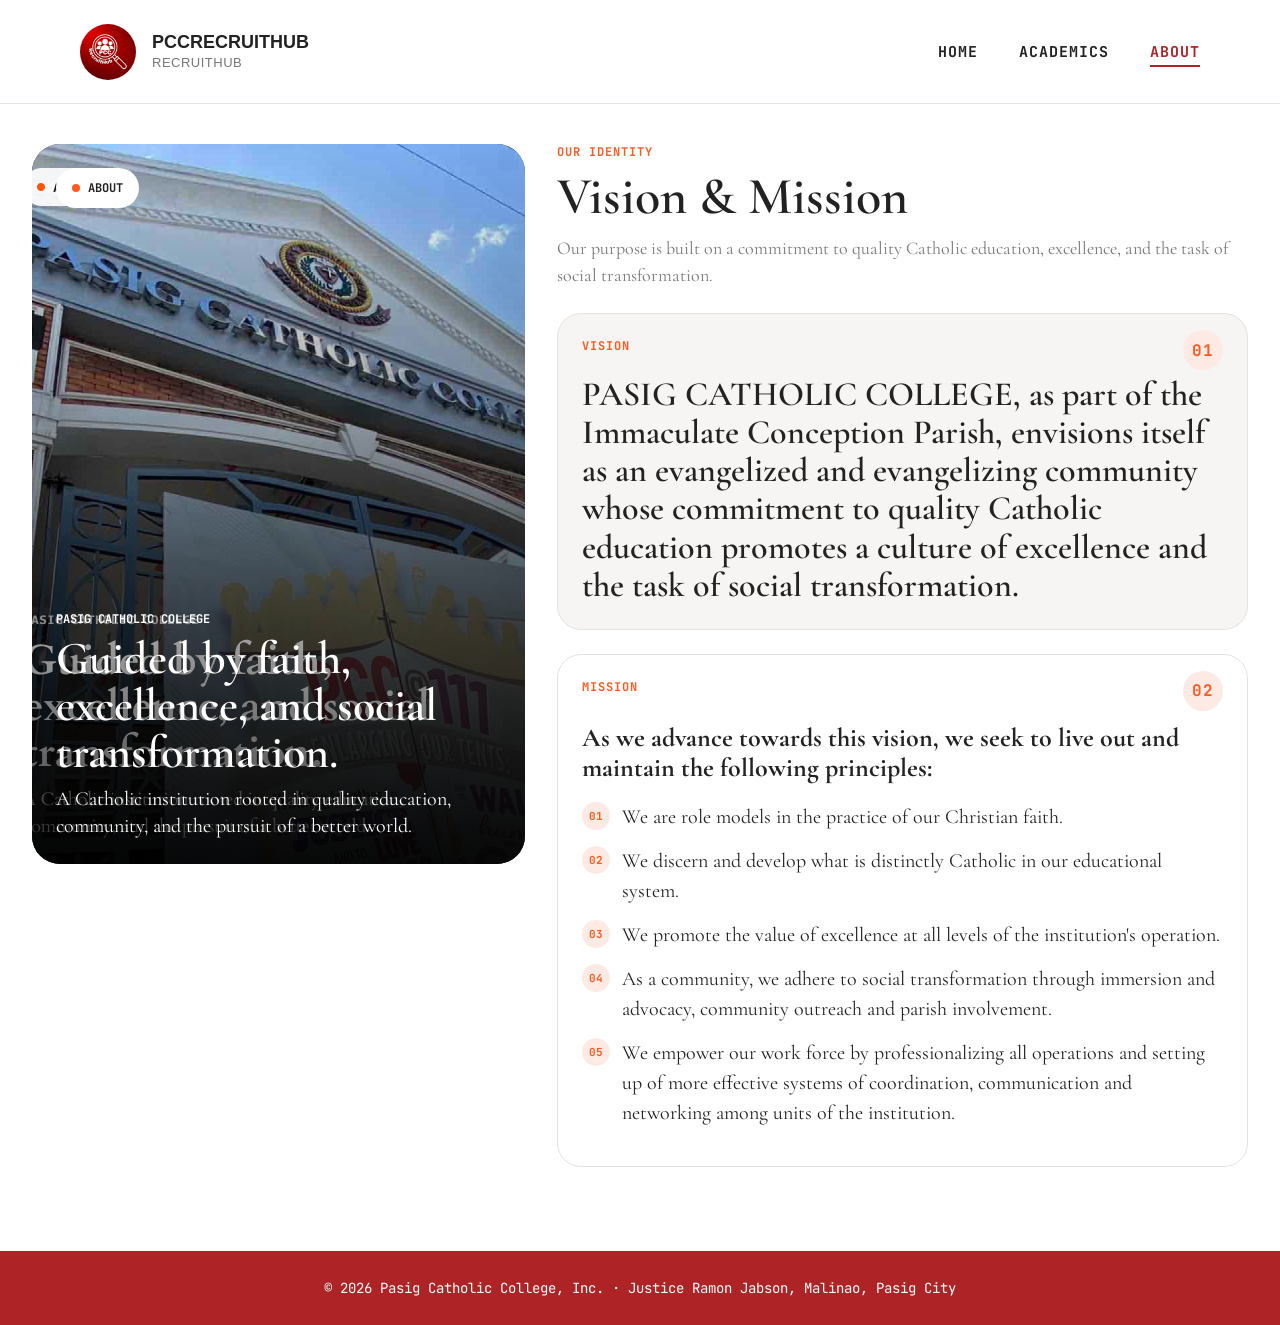
==== commit 5c923eaa: "Update about.html" ====
--- a/about.html
+++ b/about.html
@@ -11,10 +11,9 @@
 </head>
 <body class="page-about">
 
-  <!-- ===== NAVBAR (same on every page) ===== -->
   <header class="navbar">
     <a class="brand" href="index.html">
-      <img class="logo" src="images/logo_again.png" alt="PCC logo">
+      <img class="logo" src="logo_again.png" alt="PCC logo">
       <span class="brand-name">PCC<br>RECRUITHUB</span>
     </a>
     <nav>
@@ -46,8 +45,8 @@
 
     <section class="about">
       <figure class="about-photo">
-        <!-- PUT YOUR SCHOOL PHOTO HERE (images/about-school.jpg) -->
-        <img src="images/vis.png" alt="Pasig Catholic College">
+
+        <img src="vis.png" alt="Pasig Catholic College">
         <span class="tag"><span class="dot"></span>About</span>
         <figcaption>
           <span class="small-mono">Pasig Catholic College</span>
@@ -92,4 +91,4 @@
 
   <script src="script.js"></script>
 </body>
-</html>+</html>
